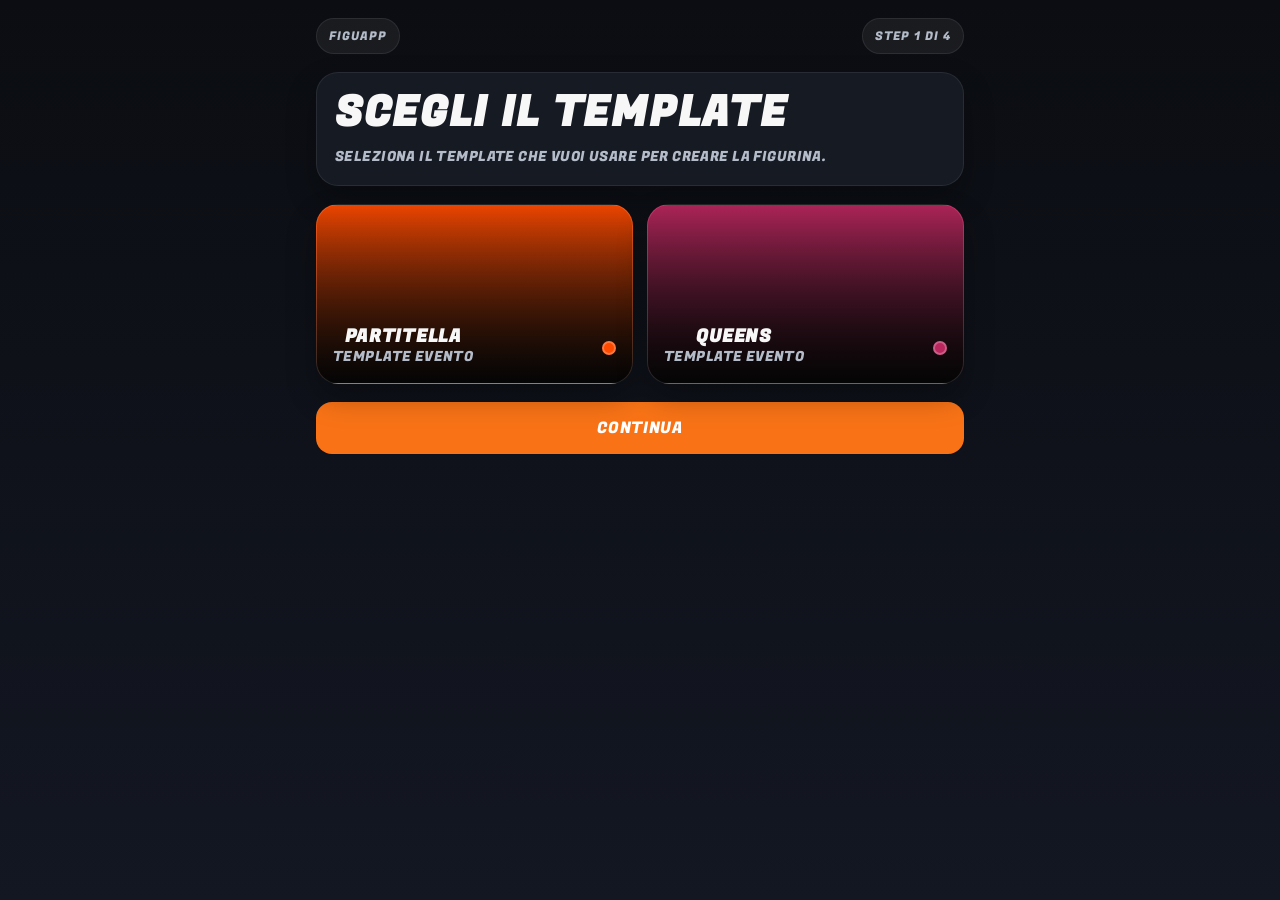
==== index.html @ 0b4071d0 "Add files via upload" ====
<!DOCTYPE html>
<html lang="it">
<head>
  <meta charset="UTF-8">
  <meta name="viewport" content="width=device-width, initial-scale=1, viewport-fit=cover">
  <title>Figuapp</title>
  <link rel="stylesheet" href="./styles/fugaz.css">
</head>
<body>
  <main id="app">
    <div class="app-shell">
      <div class="topbar">
        <div class="badge">FIGUAPP</div>
        <div class="badge" id="stepBadge">STEP 1 DI 4</div>
      </div>

      <section class="screen" id="screen-template">
        <div class="card stack">
          <h1 class="hero-title">SCEGLI IL TEMPLATE</h1>
          <p>Seleziona il template che vuoi usare per creare la figurina.</p>
        </div>

        <div class="template-grid" id="templateGrid"></div>

        <div class="actions">
          <button class="primary" id="goToPlayer" disabled>CONTINUA</button>
        </div>
      </section>

      <section class="screen hidden" id="screen-player">
        <div class="card stack">
          <h2>PROFILO</h2>
          <p>Scegli un profilo esistente oppure inserisci cognome, nome e numero.</p>
        </div>

        <div class="card form-grid">
          <label class="label" for="playerSelect">PROFILI SALVATI</label>
          <select id="playerSelect">
            <option value="">SELEZIONA UN PROFILO</option>
          </select>
        </div>

        <div class="card form-grid">
          <label class="label" for="lastName">COGNOME</label>
          <input id="lastName" type="text" placeholder="COGNOME">

          <label class="label" for="firstName">NOME</label>
          <input id="firstName" type="text" placeholder="NOME">

          <label class="label" for="number">NUMERO</label>
          <input id="number" type="text" inputmode="numeric" placeholder="10" maxlength="3">
        </div>

        <div class="actions two">
          <button class="secondary" id="savePlayer">SALVA PROFILO</button>
          <button class="primary" id="goToPhoto">CONTINUA</button>
        </div>

        <div class="actions">
          <button class="ghost" data-back="template">INDIETRO</button>
        </div>
      </section>

      <section class="screen hidden" id="screen-photo">
        <div class="card stack">
          <h2>FOTO</h2>
          <p>Puoi scattare una foto, selezionarla dal rullino oppure scegliere un file.</p>
        </div>

        <div class="card photo-actions">
          <button class="secondary" id="cameraButton">SCATTA FOTO</button>
          <button class="secondary" id="galleryButton">RULLINO FOTO</button>
          <button class="secondary" id="fileButton">SCEGLI DA FILE</button>
          <input id="cameraInput" type="file" accept="image/*" capture="environment" class="hidden">
          <input id="galleryInput" type="file" accept="image/*" class="hidden">
          <input id="fileInput" type="file" accept="image/*" class="hidden">
        </div>

        <div class="card preview-shell">
          <h3>ANTEPRIMA FOTO</h3>
          <div class="preview-frame" id="photoPreviewFrame">
            <p class="note">NESSUNA FOTO SELEZIONATA</p>
          </div>
        </div>

        <div class="actions two">
          <button class="secondary" data-back="player">INDIETRO</button>
          <button class="primary" id="goToPreview" disabled>GENERA FIGURINA</button>
        </div>
      </section>

      <section class="screen hidden" id="screen-preview">
        <div class="card stack">
          <h2>FIGURINA</h2>
          <p>Qui vedrai la composizione finale con foto, template e dati del profilo.</p>
        </div>

        <div class="card preview-shell">
          <div class="preview-frame" id="finalPreviewFrame">
            <p class="note">ANTEPRIMA NON ANCORA GENERATA</p>
          </div>
        </div>

        <div class="actions two">
          <button class="secondary" id="saveToFiles">SALVA</button>
          <button class="primary" id="shareCard">CONDIVIDI</button>
        </div>

        <div class="actions">
          <button class="ghost" data-back="photo">INDIETRO</button>
        </div>
      </section>
    </div>
  </main>

  <canvas id="renderCanvas" width="1080" height="1520" hidden></canvas>

  <script>
    const state = {
      templates: [],
      players: [],
      selectedTemplate: null,
      selectedPlayer: null,
      photoFile: null,
      photoDataUrl: null,
      finalCardDataUrl: null
    };

    const screens = {
      template: document.getElementById('screen-template'),
      player: document.getElementById('screen-player'),
      photo: document.getElementById('screen-photo'),
      preview: document.getElementById('screen-preview')
    };

    const stepBadge = document.getElementById('stepBadge');
    const templateGrid = document.getElementById('templateGrid');
    const playerSelect = document.getElementById('playerSelect');
    const firstNameInput = document.getElementById('firstName');
    const lastNameInput = document.getElementById('lastName');
    const numberInput = document.getElementById('number');
    const photoPreviewFrame = document.getElementById('photoPreviewFrame');
    const finalPreviewFrame = document.getElementById('finalPreviewFrame');
    const goToPlayerButton = document.getElementById('goToPlayer');
    const goToPreviewButton = document.getElementById('goToPreview');
    const cameraInput = document.getElementById('cameraInput');
    const galleryInput = document.getElementById('galleryInput');
    const fileInput = document.getElementById('fileInput');
    const renderCanvas = document.getElementById('renderCanvas');
    const ctx = renderCanvas.getContext('2d');

    function showScreen(name) {
      const order = ['template', 'player', 'photo', 'preview'];
      Object.entries(screens).forEach(([key, screen]) => {
        screen.classList.toggle('hidden', key !== name);
      });
      stepBadge.textContent = `STEP ${order.indexOf(name) + 1} DI 4`;
    }

    async function loadTemplates() {
      const response = await fetch(`./templates/templates.json?v=${Date.now()}`);
      state.templates = await response.json();
      renderTemplates();
    }

    async function loadPlayers() {
      const response = await fetch('./players.json');
      state.players = await response.json();
      renderPlayers();
    }

    function renderTemplates() {
      templateGrid.innerHTML = '';
      state.templates.forEach((template) => {
        const button = document.createElement('button');
        button.type = 'button';
        button.className = 'template-card';
        button.style.background = `linear-gradient(180deg, ${template.dominantColor} 0%, #111 100%)`;
        button.innerHTML = `
          <div class="template-title">
            <div>
              <h3>${template.name}</h3>
              <p>TEMPLATE EVENTO</p>
            </div>
            <span class="color-dot" style="background:${template.dominantColor}"></span>
          </div>
        `;
        button.addEventListener('click', () => {
          state.selectedTemplate = template;
          goToPlayerButton.disabled = false;
          [...templateGrid.children].forEach((child) => {
            child.style.outline = 'none';
            child.style.transform = 'scale(1)';
          });
          button.style.outline = `3px solid ${template.dominantColor}`;
          button.style.outlineOffset = '2px';
          button.style.transform = 'scale(0.985)';
        });
        templateGrid.appendChild(button);
      });
    }

    function renderPlayers() {
      playerSelect.innerHTML = '<option value="">SELEZIONA UN PROFILO</option>';
      const sortedPlayers = [...state.players].sort((a, b) => {
        const lastNameCompare = (a.lastName || '').localeCompare(b.lastName || '', 'it', { sensitivity: 'base' });
        if (lastNameCompare !== 0) return lastNameCompare;
        return (a.firstName || '').localeCompare(b.firstName || '', 'it', { sensitivity: 'base' });
      });
      sortedPlayers.forEach((player) => {
        const option = document.createElement('option');
        option.value = player.id;
        option.textContent = `${player.lastName} ${player.firstName} #${player.number}`;
        playerSelect.appendChild(option);
      });
    }

    function fillPlayerForm(player) {
      firstNameInput.value = player.firstName || '';
      lastNameInput.value = player.lastName || '';
      numberInput.value = player.number || '';
    }

    function readFile(file) {
      return new Promise((resolve, reject) => {
        const reader = new FileReader();
        reader.onload = () => resolve(reader.result);
        reader.onerror = reject;
        reader.readAsDataURL(file);
      });
    }

    function loadImage(src) {
      return new Promise((resolve, reject) => {
        const image = new Image();
        image.onload = () => resolve(image);
        image.onerror = reject;
        image.src = src;
      });
    }

    function fitImageCover(image, width, height) {
      const scale = Math.max(width / image.width, height / image.height);
      const drawWidth = image.width * scale;
      const drawHeight = image.height * scale;
      const x = (width - drawWidth) / 2;
      const y = (height - drawHeight) / 2;
      return { x, y, drawWidth, drawHeight };
    }

    async function handlePhotoSelection(file) {
      if (!file) return;
      state.photoFile = file;
      state.photoDataUrl = await readFile(file);
      photoPreviewFrame.innerHTML = `<img src="${state.photoDataUrl}" alt="ANTEPRIMA FOTO">`;
      goToPreviewButton.disabled = false;
    }

    function triggerFileInput(input) {
      if (typeof input.showPicker === 'function') {
        input.showPicker().catch(() => input.click());
      } else {
        input.click();
      }
    }

    function normalizeTap(button, handler) {
      button.addEventListener('click', handler);
      button.addEventListener('touchend', (event) => {
        event.preventDefault();
        handler();
      }, { passive: false });
    }

    function savePlayerProfile() {
      const firstName = firstNameInput.value.trim().toUpperCase();
      const lastName = lastNameInput.value.trim().toUpperCase();
      const number = numberInput.value.trim().toUpperCase();
      if (!firstName || !lastName || !number) return;

      const duplicatePlayer = state.players.find((player) =>
        (player.firstName || '').toUpperCase() === firstName &&
        (player.lastName || '').toUpperCase() === lastName &&
        String(player.number || '').toUpperCase() === number
      );

      if (duplicatePlayer) {
        playerSelect.value = duplicatePlayer.id;
        state.selectedPlayer = duplicatePlayer;
        fillPlayerForm(duplicatePlayer);
        alert('PROFILO GIÀ PRESENTE.');
        return;
      }

      const newPlayer = {
        id: `player-${Date.now()}`,
        firstName,
        lastName,
        number
      };

      state.players.push(newPlayer);
      renderPlayers();
      playerSelect.value = newPlayer.id;
      state.selectedPlayer = newPlayer;
    }

    async function renderFinalCard() {
      if (!state.selectedTemplate || !state.selectedPlayer || !state.photoDataUrl) return;

      const [photoImage, templateImage] = await Promise.all([
        loadImage(state.photoDataUrl),
        loadImage(state.selectedTemplate.image)
      ]);

      ctx.clearRect(0, 0, renderCanvas.width, renderCanvas.height);
      ctx.fillStyle = '#ffffff';
      ctx.fillRect(0, 0, renderCanvas.width, renderCanvas.height);

      const fit = fitImageCover(photoImage, renderCanvas.width, renderCanvas.height);
      ctx.drawImage(photoImage, fit.x, fit.y, fit.drawWidth, fit.drawHeight);
      ctx.drawImage(templateImage, 0, 0, renderCanvas.width, renderCanvas.height);

      const dominantColor = state.selectedTemplate.dominantColor || '#F97316';
      const firstName = state.selectedPlayer.firstName || '';
      const lastName = state.selectedPlayer.lastName || '';
      const number = state.selectedPlayer.number || '';
      const numberMarginLeft = 80;
      const rightTextMargin = 60;

      ctx.textBaseline = 'top';
      ctx.textAlign = 'left';
      ctx.font = '180px "Fugaz One", sans-serif';
      ctx.lineWidth = 6;
      ctx.strokeStyle = 'rgba(0,0,0,0.42)';
      ctx.strokeText(number, numberMarginLeft + 2, 90);
      ctx.fillStyle = dominantColor;
      ctx.fillText(number, numberMarginLeft, 90);

      ctx.textAlign = 'right';
      ctx.textBaseline = 'alphabetic';

      ctx.fillStyle = dominantColor;
      ctx.font = '68px "Fugaz One", sans-serif';
      ctx.lineWidth = 6;
      ctx.strokeStyle = 'rgba(0,0,0,0.42)';
      ctx.strokeText(firstName, renderCanvas.width - rightTextMargin + 2, renderCanvas.height - 160);
      ctx.fillText(firstName, renderCanvas.width - rightTextMargin, renderCanvas.height - 160);

      ctx.fillStyle = '#000000';
      ctx.font = '108px "Fugaz One", sans-serif';
      ctx.lineWidth = 6;
      ctx.strokeStyle = 'rgba(0,0,0,0.42)';
      ctx.strokeText(lastName, renderCanvas.width - rightTextMargin + 2, renderCanvas.height - 60);
      ctx.fillText(lastName, renderCanvas.width - rightTextMargin, renderCanvas.height - 60);

      state.finalCardDataUrl = renderCanvas.toDataURL('image/png');
      finalPreviewFrame.innerHTML = `<img src="${state.finalCardDataUrl}" alt="FIGURINA FINALE">`;
    }

    async function getCardFile() {
      if (!state.finalCardDataUrl) return null;
      const response = await fetch(state.finalCardDataUrl);
      const blob = await response.blob();
      return new File(
        [blob],
        `${(state.selectedPlayer?.firstName || 'figurina').toLowerCase()}-${(state.selectedPlayer?.lastName || 'player').toLowerCase()}.png`,
        { type: 'image/png' }
      );
    }

    async function downloadCard() {
      const file = await getCardFile();
      if (!file) return;
      const link = document.createElement('a');
      link.href = URL.createObjectURL(file);
      link.download = file.name;
      link.click();
      setTimeout(() => URL.revokeObjectURL(link.href), 1000);
    }

    async function saveCard() {
      const file = await getCardFile();
      if (!file) return;

      if (navigator.share && navigator.canShare && navigator.canShare({ files: [file] })) {
        await navigator.share({
          title: 'SALVA FIGURINA',
          text: 'Salva la figurina nel rullino o nei file.',
          files: [file]
        });
        return;
      }

      await downloadCard();
    }

    async function shareCard() {
      const file = await getCardFile();
      if (!file) return;

      if (navigator.share && navigator.canShare && navigator.canShare({ files: [file] })) {
        await navigator.share({
          title: 'FIGURINA',
          text: 'Condividi o salva la figurina.',
          files: [file]
        });
      } else {
        await downloadCard();
      }
    }

    document.getElementById('goToPlayer').addEventListener('click', () => showScreen('player'));

    document.getElementById('goToPhoto').addEventListener('click', () => {
      const firstName = firstNameInput.value.trim().toUpperCase();
      const lastName = lastNameInput.value.trim().toUpperCase();
      const number = numberInput.value.trim().toUpperCase();
      if (!firstName || !lastName || !number) {
        alert('INSERISCI NOME, COGNOME E NUMERO.');
        return;
      }
      state.selectedPlayer = { firstName, lastName, number };
      showScreen('photo');
    });

    document.getElementById('goToPreview').addEventListener('click', async () => {
      try {
        await renderFinalCard();
        showScreen('preview');
      } catch (error) {
        console.error(error);
        alert('IMPOSSIBILE GENERARE LA FIGURINA. CONTROLLA TEMPLATE E FOTO.');
      }
    });

    document.getElementById('savePlayer').addEventListener('click', savePlayerProfile);

    playerSelect.addEventListener('change', (event) => {
      const player = state.players.find((item) => item.id === event.target.value);
      if (!player) return;
      state.selectedPlayer = player;
      fillPlayerForm(player);
    });

    [firstNameInput, lastNameInput, numberInput].forEach((input) => {
      input.addEventListener('input', () => {
        input.value = input.value.toUpperCase();
      });
    });

    normalizeTap(document.getElementById('cameraButton'), () => triggerFileInput(cameraInput));
    normalizeTap(document.getElementById('galleryButton'), () => triggerFileInput(galleryInput));
    normalizeTap(document.getElementById('fileButton'), () => triggerFileInput(fileInput));

    cameraInput.addEventListener('change', (event) => handlePhotoSelection(event.target.files[0]));
    galleryInput.addEventListener('change', (event) => handlePhotoSelection(event.target.files[0]));
    fileInput.addEventListener('change', (event) => handlePhotoSelection(event.target.files[0]));

    document.querySelectorAll('[data-back]').forEach((button) => {
      button.addEventListener('click', () => showScreen(button.dataset.back));
    });

    document.getElementById('saveToFiles').addEventListener('click', saveCard);
    document.getElementById('shareCard').addEventListener('click', shareCard);

    Promise.all([loadTemplates(), loadPlayers()]).catch((error) => {
      console.error(error);
      alert('ERRORE NEL CARICAMENTO DEI FILE JSON.');
    });
  </script>
</body>
</html>
---- styles/fugaz.css ----
@import url('https://fonts.googleapis.com/css2?family=Fugaz+One&display=swap');

:root {
  --bg: #0f1115;
  --surface: #181c24;
  --surface-2: #222734;
  --text: #f7f7f7;
  --muted: #b5bcc9;
  --line: rgba(255,255,255,0.08);
  --shadow: 0 14px 30px rgba(0,0,0,0.28);
  --radius: 22px;
  --gap: 16px;
  --safe-bottom: env(safe-area-inset-bottom, 0px);
  --safe-top: env(safe-area-inset-top, 0px);
  --partitella: #F97316;
  --queens: #D946EF;
}

* {
  box-sizing: border-box;
}

html {
  -webkit-text-size-adjust: 100%;
  text-size-adjust: 100%;
}

body {
  margin: 0;
  min-height: 100vh;
  min-height: 100dvh;
  background: linear-gradient(180deg, #0b0d12 0%, #131722 100%);
  color: var(--text);
  font-family: 'Fugaz One', system-ui, sans-serif;
  text-transform: uppercase;
}

body,
button,
input,
select,
textarea {
  font-family: 'Fugaz One', system-ui, sans-serif;
  text-transform: uppercase;
}

button,
input,
select,
textarea {
  font-size: 16px;
}

button {
  border: 0;
  border-radius: 16px;
  background: var(--surface-2);
  color: var(--text);
  padding: 14px 18px;
  min-height: 48px;
  letter-spacing: 0.04em;
}

button.primary {
  background: var(--partitella);
  color: #fff;
}

button.secondary {
  background: rgba(255,255,255,0.06);
  border: 1px solid var(--line);
}

button.ghost {
  background: transparent;
  border: 1px dashed rgba(255,255,255,0.18);
}

input,
select {
  width: 100%;
  min-height: 52px;
  border-radius: 16px;
  border: 1px solid var(--line);
  background: rgba(255,255,255,0.04);
  color: var(--text);
  padding: 14px 16px;
  outline: none;
}

input::placeholder {
  color: rgba(255,255,255,0.35);
}

input:focus,
select:focus,
button:focus {
  outline: 2px solid rgba(255,255,255,0.16);
  outline-offset: 2px;
}

#app {
  width: 100%;
  max-width: 560px;
  margin: 0 auto;
  min-height: 100dvh;
  padding: calc(18px + var(--safe-top)) 16px calc(22px + var(--safe-bottom));
}

.screen {
  display: grid;
  gap: 18px;
}

.app-shell {
  display: grid;
  gap: 18px;
}

.topbar {
  display: flex;
  align-items: center;
  justify-content: space-between;
  gap: 12px;
}

.badge {
  display: inline-flex;
  align-items: center;
  gap: 8px;
  min-height: 34px;
  padding: 8px 12px;
  border-radius: 999px;
  background: rgba(255,255,255,0.06);
  border: 1px solid var(--line);
  color: var(--muted);
  font-size: 12px;
  letter-spacing: 0.08em;
}

.card {
  background: rgba(24,28,36,0.92);
  border: 1px solid var(--line);
  border-radius: var(--radius);
  padding: 18px;
  box-shadow: var(--shadow);
  backdrop-filter: blur(12px);
}

.hero-title,
h1,
h2,
h3 {
  margin: 0;
  line-height: 1.05;
  letter-spacing: 0.04em;
}

.hero-title,
h1 {
  font-size: clamp(28px, 6vw, 42px);
}

h2 {
  font-size: clamp(22px, 5vw, 30px);
}

h3 {
  font-size: 18px;
}

p {
  margin: 0;
  color: var(--muted);
  line-height: 1.45;
  letter-spacing: 0.03em;
  font-size: 14px;
}

.stack {
  display: grid;
  gap: 12px;
}

.actions {
  display: grid;
  grid-template-columns: 1fr;
  gap: 12px;
}

.template-grid {
  display: grid;
  gap: 14px;
}

.template-card {
  position: relative;
  overflow: hidden;
  border-radius: 22px;
  border: 1px solid var(--line);
  background: #0f1116;
  min-height: 180px;
  padding: 16px;
  display: flex;
  align-items: end;
  box-shadow: var(--shadow);
}

.template-card::before {
  content: '';
  position: absolute;
  inset: 0;
  background: linear-gradient(180deg, rgba(0,0,0,0.08), rgba(0,0,0,0.72));
}

.template-card > * {
  position: relative;
  z-index: 1;
}

.template-title {
  display: flex;
  align-items: center;
  justify-content: space-between;
  gap: 12px;
  width: 100%;
}

.color-dot {
  width: 14px;
  height: 14px;
  border-radius: 999px;
  border: 2px solid rgba(255,255,255,0.25);
}

.form-grid {
  display: grid;
  gap: 12px;
}

.label {
  display: grid;
  gap: 8px;
  font-size: 12px;
  letter-spacing: 0.08em;
  color: var(--muted);
}

.photo-actions {
  display: grid;
  gap: 12px;
}

.preview-shell {
  display: grid;
  gap: 16px;
}

.preview-frame {
  border-radius: 28px;
  overflow: hidden;
  border: 1px solid var(--line);
  background: #0b0d11;
  aspect-ratio: 54 / 76;
  display: grid;
  place-items: center;
  box-shadow: var(--shadow);
}

.preview-frame img,
.preview-frame canvas {
  width: 100%;
  height: 100%;
  object-fit: contain;
}

.note {
  font-size: 12px;
  color: rgba(255,255,255,0.48);
}

.hidden {
  display: none !important;
}

@media (min-width: 700px) {
  #app {
    max-width: 680px;
  }

  .template-grid {
    grid-template-columns: 1fr 1fr;
  }

  .actions.two {
    grid-template-columns: 1fr 1fr;
  }
}
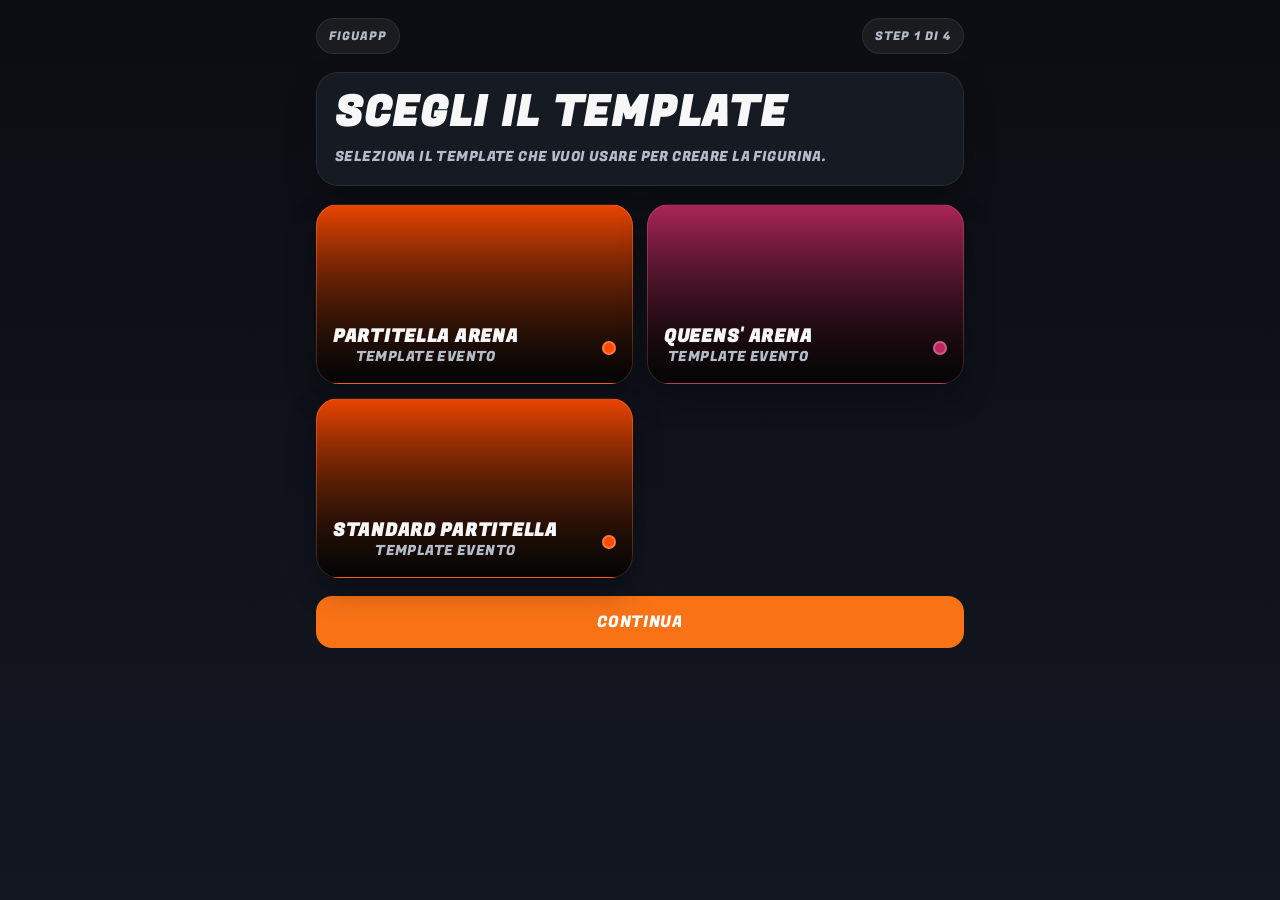
==== commit 64d1a865: "Add files via upload" ====
--- a/index.html
+++ b/index.html
@@ -164,7 +164,7 @@
     }
 
     async function loadPlayers() {
-      const response = await fetch('./players.json');
+      const response = await fetch(`./players.json?v=${Date.now()}`);
       state.players = await response.json();
       renderPlayers();
     }
@@ -216,9 +216,39 @@
     }
 
     function fillPlayerForm(player) {
-      firstNameInput.value = player.firstName || '';
-      lastNameInput.value = player.lastName || '';
-      numberInput.value = player.number || '';
+      firstNameInput.value = (player.firstName || '').toUpperCase();
+      lastNameInput.value = (player.lastName || '').toUpperCase();
+      numberInput.value = (player.number || '').toUpperCase();
+    }
+
+    function syncSelectedPlayerFromForm() {
+      const firstName = firstNameInput.value.trim().toUpperCase();
+      const lastName = lastNameInput.value.trim().toUpperCase();
+      const number = numberInput.value.trim().toUpperCase();
+
+      if (!firstName || !lastName || !number) return null;
+
+      const selectedId = playerSelect.value;
+      const matchedPlayer = selectedId
+        ? state.players.find((item) => item.id === selectedId)
+        : null;
+
+      if (matchedPlayer &&
+          (matchedPlayer.firstName || '').toUpperCase() === firstName &&
+          (matchedPlayer.lastName || '').toUpperCase() === lastName &&
+          String(matchedPlayer.number || '').toUpperCase() === number) {
+        state.selectedPlayer = matchedPlayer;
+        return matchedPlayer;
+      }
+
+      state.selectedPlayer = {
+        id: selectedId || `temp-${Date.now()}`,
+        firstName,
+        lastName,
+        number
+      };
+
+      return state.selectedPlayer;
     }
 
     function readFile(file) {
@@ -306,7 +336,8 @@
     }
 
     async function renderFinalCard() {
-      if (!state.selectedTemplate || !state.selectedPlayer || !state.photoDataUrl) return;
+      const currentPlayer = syncSelectedPlayerFromForm();
+      if (!state.selectedTemplate || !currentPlayer || !state.photoDataUrl) return;
 
       const [photoImage, templateImage] = await Promise.all([
         loadImage(state.photoDataUrl),
@@ -322,9 +353,9 @@
       ctx.drawImage(templateImage, 0, 0, renderCanvas.width, renderCanvas.height);
 
       const dominantColor = state.selectedTemplate.dominantColor || '#F97316';
-      const firstName = state.selectedPlayer.firstName || '';
-      const lastName = state.selectedPlayer.lastName || '';
-      const number = state.selectedPlayer.number || '';
+      const firstName = currentPlayer.firstName || '';
+      const lastName = currentPlayer.lastName || '';
+      const number = currentPlayer.number || '';
       const numberMarginLeft = 80;
       const rightTextMargin = 60;
 
@@ -333,9 +364,9 @@
       ctx.font = '180px "Fugaz One", sans-serif';
       ctx.lineWidth = 6;
       ctx.strokeStyle = 'rgba(0,0,0,0.42)';
-      ctx.strokeText(number, numberMarginLeft + 2, 90);
+      ctx.strokeText(number, numberMarginLeft + 2, 60);
       ctx.fillStyle = dominantColor;
-      ctx.fillText(number, numberMarginLeft, 90);
+      ctx.fillText(number, numberMarginLeft, 60);
 
       ctx.textAlign = 'right';
       ctx.textBaseline = 'alphabetic';
@@ -413,14 +444,11 @@
     document.getElementById('goToPlayer').addEventListener('click', () => showScreen('player'));
 
     document.getElementById('goToPhoto').addEventListener('click', () => {
-      const firstName = firstNameInput.value.trim().toUpperCase();
-      const lastName = lastNameInput.value.trim().toUpperCase();
-      const number = numberInput.value.trim().toUpperCase();
-      if (!firstName || !lastName || !number) {
+      const syncedPlayer = syncSelectedPlayerFromForm();
+      if (!syncedPlayer) {
         alert('INSERISCI NOME, COGNOME E NUMERO.');
         return;
       }
-      state.selectedPlayer = { firstName, lastName, number };
       showScreen('photo');
     });
 
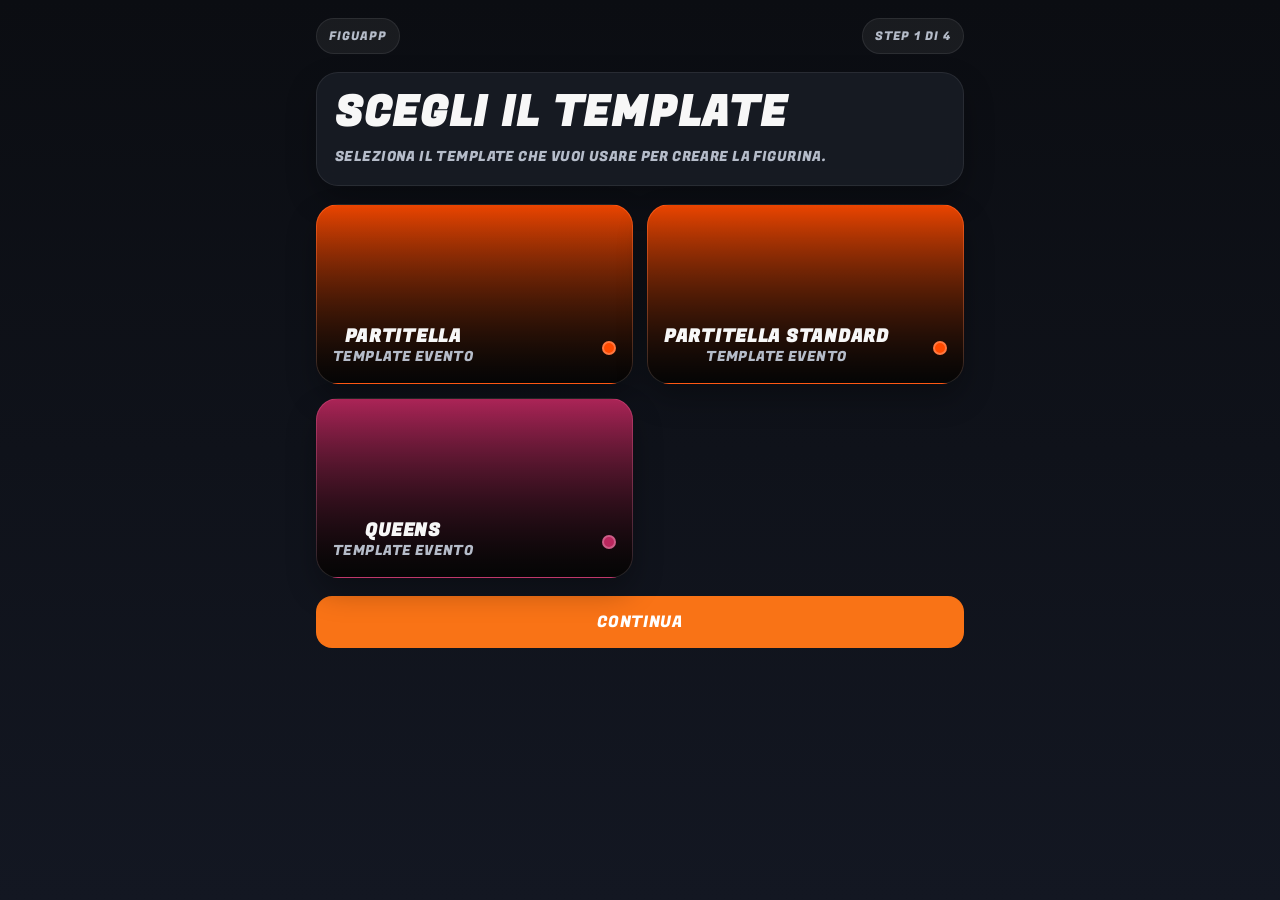
==== commit ec9b963e: "Add files via upload" ====
--- a/index.html
+++ b/index.html
@@ -164,7 +164,7 @@
     }
 
     async function loadPlayers() {
-      const response = await fetch(`./players.json?v=${Date.now()}`);
+      const response = await fetch('./players.json');
       state.players = await response.json();
       renderPlayers();
     }
@@ -216,39 +216,9 @@
     }
 
     function fillPlayerForm(player) {
-      firstNameInput.value = (player.firstName || '').toUpperCase();
-      lastNameInput.value = (player.lastName || '').toUpperCase();
-      numberInput.value = (player.number || '').toUpperCase();
-    }
-
-    function syncSelectedPlayerFromForm() {
-      const firstName = firstNameInput.value.trim().toUpperCase();
-      const lastName = lastNameInput.value.trim().toUpperCase();
-      const number = numberInput.value.trim().toUpperCase();
-
-      if (!firstName || !lastName || !number) return null;
-
-      const selectedId = playerSelect.value;
-      const matchedPlayer = selectedId
-        ? state.players.find((item) => item.id === selectedId)
-        : null;
-
-      if (matchedPlayer &&
-          (matchedPlayer.firstName || '').toUpperCase() === firstName &&
-          (matchedPlayer.lastName || '').toUpperCase() === lastName &&
-          String(matchedPlayer.number || '').toUpperCase() === number) {
-        state.selectedPlayer = matchedPlayer;
-        return matchedPlayer;
-      }
-
-      state.selectedPlayer = {
-        id: selectedId || `temp-${Date.now()}`,
-        firstName,
-        lastName,
-        number
-      };
-
-      return state.selectedPlayer;
+      firstNameInput.value = player.firstName || '';
+      lastNameInput.value = player.lastName || '';
+      numberInput.value = player.number || '';
     }
 
     function readFile(file) {
@@ -302,42 +272,48 @@
       }, { passive: false });
     }
 
-    function savePlayerProfile() {
-      const firstName = firstNameInput.value.trim().toUpperCase();
-      const lastName = lastNameInput.value.trim().toUpperCase();
-      const number = numberInput.value.trim().toUpperCase();
-      if (!firstName || !lastName || !number) return;
-
-      const duplicatePlayer = state.players.find((player) =>
-        (player.firstName || '').toUpperCase() === firstName &&
-        (player.lastName || '').toUpperCase() === lastName &&
-        String(player.number || '').toUpperCase() === number
-      );
-
-      if (duplicatePlayer) {
-        playerSelect.value = duplicatePlayer.id;
-        state.selectedPlayer = duplicatePlayer;
-        fillPlayerForm(duplicatePlayer);
-        alert('PROFILO GIÀ PRESENTE.');
-        return;
-      }
-
-      const newPlayer = {
-        id: `player-${Date.now()}`,
-        firstName,
-        lastName,
-        number
-      };
-
-      state.players.push(newPlayer);
-      renderPlayers();
-      playerSelect.value = newPlayer.id;
-      state.selectedPlayer = newPlayer;
-    }
+   function savePlayerProfile() {
+  const firstName = firstNameInput.value.trim().toUpperCase();
+  const lastName = lastNameInput.value.trim().toUpperCase();
+  const number = numberInput.value.trim().toUpperCase();
+  const hasPlayerData = firstName || lastName || number;
+
+  const duplicatePlayer = hasPlayerData ? state.players.find((player) =>
+    (player.firstName || '').toUpperCase() === firstName &&
+    (player.lastName || '').toUpperCase() === lastName &&
+    String(player.number || '').toUpperCase() === number
+  ) : null;
+
+  if (duplicatePlayer) {
+    playerSelect.value = duplicatePlayer.id;
+    state.selectedPlayer = duplicatePlayer;
+    fillPlayerForm(duplicatePlayer);
+    alert('PROFILO GIÀ PRESENTE.');
+    return;
+  }
+
+  if (!hasPlayerData) {
+    state.selectedPlayer = null;
+    playerSelect.value = '';
+    return;
+  }
+
+  const newPlayer = {
+    id: `player-${Date.now()}`,
+    firstName,
+    lastName,
+    number
+  };
+
+  state.players.push(newPlayer);
+  renderPlayers();
+  playerSelect.value = newPlayer.id;
+  state.selectedPlayer = newPlayer;
+}
+
 
     async function renderFinalCard() {
-      const currentPlayer = syncSelectedPlayerFromForm();
-      if (!state.selectedTemplate || !currentPlayer || !state.photoDataUrl) return;
+      if (!state.selectedTemplate || !state.selectedPlayer || !state.photoDataUrl) return;
 
       const [photoImage, templateImage] = await Promise.all([
         loadImage(state.photoDataUrl),
@@ -353,9 +329,9 @@
       ctx.drawImage(templateImage, 0, 0, renderCanvas.width, renderCanvas.height);
 
       const dominantColor = state.selectedTemplate.dominantColor || '#F97316';
-      const firstName = currentPlayer.firstName || '';
-      const lastName = currentPlayer.lastName || '';
-      const number = currentPlayer.number || '';
+      const firstName = state.selectedPlayer.firstName || '';
+      const lastName = state.selectedPlayer.lastName || '';
+      const number = state.selectedPlayer.number || '';
       const numberMarginLeft = 80;
       const rightTextMargin = 60;
 
@@ -444,11 +420,14 @@
     document.getElementById('goToPlayer').addEventListener('click', () => showScreen('player'));
 
     document.getElementById('goToPhoto').addEventListener('click', () => {
-      const syncedPlayer = syncSelectedPlayerFromForm();
-      if (!syncedPlayer) {
+      const firstName = firstNameInput.value.trim().toUpperCase();
+      const lastName = lastNameInput.value.trim().toUpperCase();
+      const number = numberInput.value.trim().toUpperCase();
+      if (!firstName || !lastName || !number) {
         alert('INSERISCI NOME, COGNOME E NUMERO.');
         return;
       }
+      state.selectedPlayer = { firstName, lastName, number };
       showScreen('photo');
     });
 
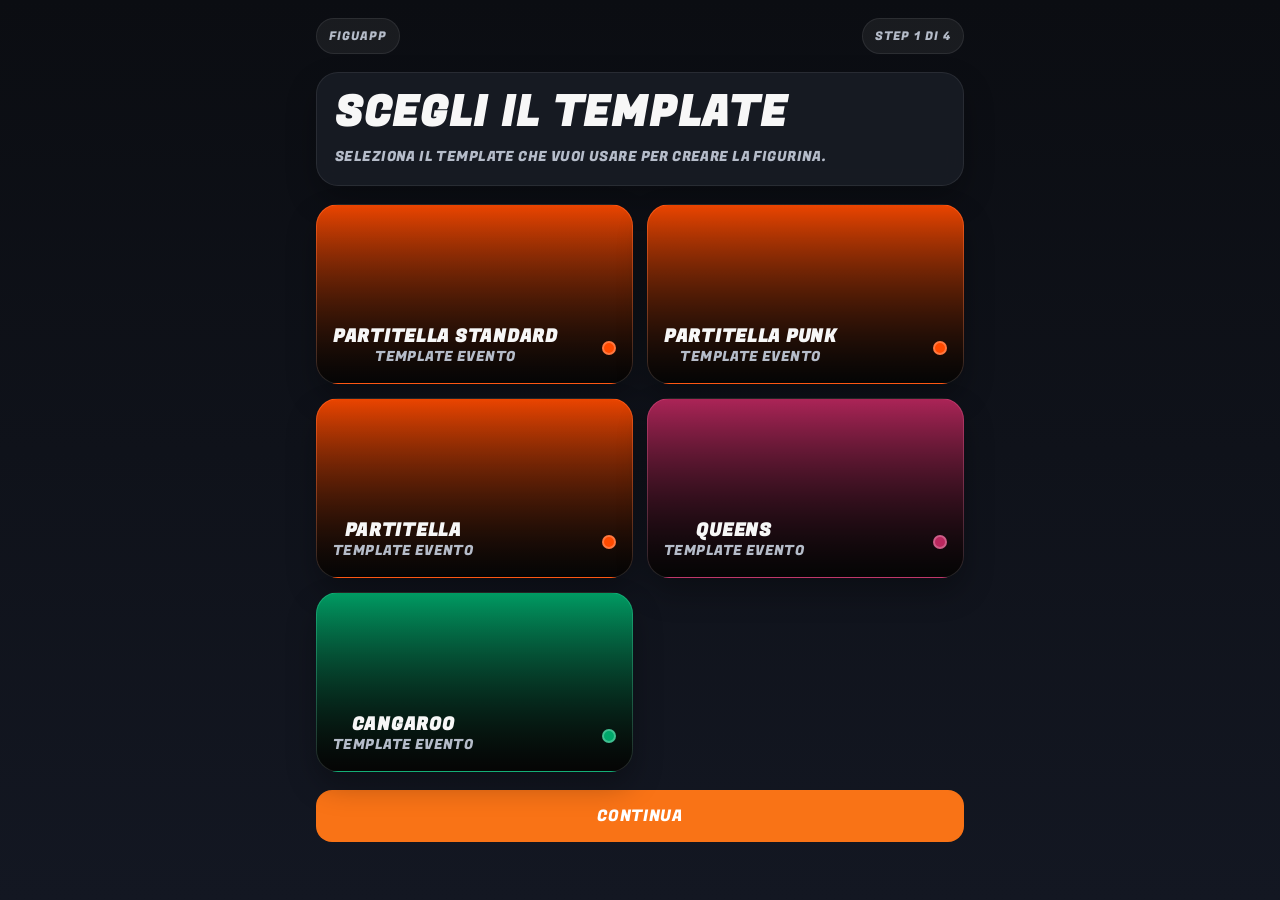
==== commit cfa2c750: "index with secondary color" ====
--- a/index.html
+++ b/index.html
@@ -272,45 +272,44 @@
       }, { passive: false });
     }
 
-   function savePlayerProfile() {
-  const firstName = firstNameInput.value.trim().toUpperCase();
-  const lastName = lastNameInput.value.trim().toUpperCase();
-  const number = numberInput.value.trim().toUpperCase();
-  const hasPlayerData = firstName || lastName || number;
-
-  const duplicatePlayer = hasPlayerData ? state.players.find((player) =>
-    (player.firstName || '').toUpperCase() === firstName &&
-    (player.lastName || '').toUpperCase() === lastName &&
-    String(player.number || '').toUpperCase() === number
-  ) : null;
-
-  if (duplicatePlayer) {
-    playerSelect.value = duplicatePlayer.id;
-    state.selectedPlayer = duplicatePlayer;
-    fillPlayerForm(duplicatePlayer);
-    alert('PROFILO GIÀ PRESENTE.');
-    return;
-  }
-
-  if (!hasPlayerData) {
-    state.selectedPlayer = null;
-    playerSelect.value = '';
-    return;
-  }
-
-  const newPlayer = {
-    id: `player-${Date.now()}`,
-    firstName,
-    lastName,
-    number
-  };
-
-  state.players.push(newPlayer);
-  renderPlayers();
-  playerSelect.value = newPlayer.id;
-  state.selectedPlayer = newPlayer;
-}
-
+    function savePlayerProfile() {
+      const firstName = firstNameInput.value.trim().toUpperCase();
+      const lastName = lastNameInput.value.trim().toUpperCase();
+      const number = numberInput.value.trim().toUpperCase();
+      const hasPlayerData = firstName || lastName || number;
+
+      const duplicatePlayer = hasPlayerData ? state.players.find((player) =>
+        (player.firstName || '').toUpperCase() === firstName &&
+        (player.lastName || '').toUpperCase() === lastName &&
+        String(player.number || '').toUpperCase() === number
+      ) : null;
+
+      if (duplicatePlayer) {
+        playerSelect.value = duplicatePlayer.id;
+        state.selectedPlayer = duplicatePlayer;
+        fillPlayerForm(duplicatePlayer);
+        alert('PROFILO GIÀ PRESENTE.');
+        return;
+      }
+
+      if (!hasPlayerData) {
+        state.selectedPlayer = null;
+        playerSelect.value = '';
+        return;
+      }
+
+      const newPlayer = {
+        id: `player-${Date.now()}`,
+        firstName,
+        lastName,
+        number
+      };
+
+      state.players.push(newPlayer);
+      renderPlayers();
+      playerSelect.value = newPlayer.id;
+      state.selectedPlayer = newPlayer;
+    }
 
     async function renderFinalCard() {
       if (!state.selectedTemplate || !state.selectedPlayer || !state.photoDataUrl) return;
@@ -328,7 +327,10 @@
       ctx.drawImage(photoImage, fit.x, fit.y, fit.drawWidth, fit.drawHeight);
       ctx.drawImage(templateImage, 0, 0, renderCanvas.width, renderCanvas.height);
 
+      // Integrazione del secondaryColor
       const dominantColor = state.selectedTemplate.dominantColor || '#F97316';
+      const secondaryColor = state.selectedTemplate.secondaryColor || '#000000';
+      
       const firstName = state.selectedPlayer.firstName || '';
       const lastName = state.selectedPlayer.lastName || '';
       const number = state.selectedPlayer.number || '';
@@ -354,7 +356,8 @@
       ctx.strokeText(firstName, renderCanvas.width - rightTextMargin + 2, renderCanvas.height - 160);
       ctx.fillText(firstName, renderCanvas.width - rightTextMargin, renderCanvas.height - 160);
 
-      ctx.fillStyle = '#000000';
+      // Utilizzo del secondaryColor per il cognome
+      ctx.fillStyle = secondaryColor;
       ctx.font = '108px "Fugaz One", sans-serif';
       ctx.lineWidth = 6;
       ctx.strokeStyle = 'rgba(0,0,0,0.42)';
@@ -423,11 +426,12 @@
       const firstName = firstNameInput.value.trim().toUpperCase();
       const lastName = lastNameInput.value.trim().toUpperCase();
       const number = numberInput.value.trim().toUpperCase();
-      if (!firstName || !lastName || !number) {
-        alert('INSERISCI NOME, COGNOME E NUMERO.');
-        return;
-      }
-      state.selectedPlayer = { firstName, lastName, number };
+
+      state.selectedPlayer = {
+        firstName,
+        lastName,
+        number
+      };
       showScreen('photo');
     });
 
@@ -444,7 +448,8 @@
     document.getElementById('savePlayer').addEventListener('click', savePlayerProfile);
 
     playerSelect.addEventListener('change', (event) => {
-      const player = state.players.find((item) => item.id === event.target.value);
+      const selectedId = String(event.target.value);
+      const player = state.players.find((item) => String(item.id) === selectedId);
       if (!player) return;
       state.selectedPlayer = player;
       fillPlayerForm(player);
@@ -477,4 +482,4 @@
     });
   </script>
 </body>
-</html>
+</html>
